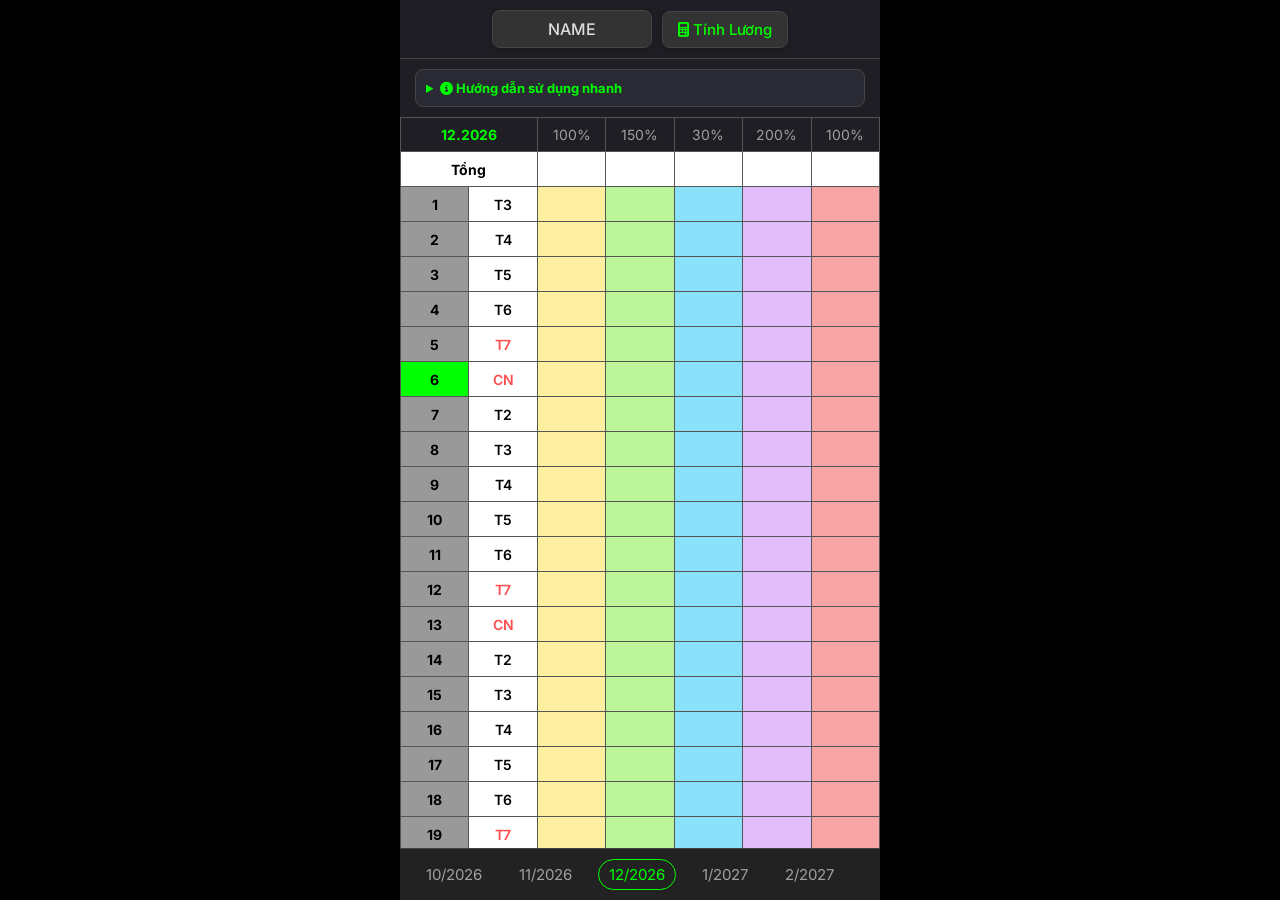
==== index.html @ 34786d7a "first commit" ====
<!DOCTYPE html>
<html lang="vi">

<head>
    <meta charset="UTF-8">
    <meta name="viewport" content="width=device-width, initial-scale=1.0, maximum-scale=1.0, user-scalable=no">
    <title>Chấm Công</title>
    <link href="https://fonts.googleapis.com/css2?family=Inter:wght@400;500;600;700&display=swap" rel="stylesheet">
    <link rel="stylesheet" href="https://cdnjs.cloudflare.com/ajax/libs/font-awesome/6.4.0/css/all.min.css">
    <link rel="stylesheet" href="style.css">
</head>

<body>
    <div class="app-container">
        <!-- HEADER -->
        <header class="app-header">
            <div class="user-selector" style="display: flex; gap: 10px; align-items: center; justify-content: center;">
                <input type="text" class="selector-btn" id="user-name" value="NAME" style="margin: 0;">
                <button id="settings-btn" class="settings-btn"
                    style="margin: 0; background: #333; border: 1px solid #444; border-radius: 8px; padding: 8px 15px; font-size: 15px; font-family: inherit; font-weight: 500; color: #00ff00; cursor: pointer; box-shadow: 0 2px 5px rgba(0,0,0,0.2);"><i
                        class="fa-solid fa-calculator"></i> Tính Lương</button>
            </div>
        </header>

        <!-- HƯỚNG DẪN SỬ DỤNG -->
        <details
            style="margin: 10px 15px; background: #2a2a35; padding: 10px; border-radius: 8px; font-size: 13px; color: #ccc; border: 1px solid #444;">
            <summary style="cursor: pointer; color: #00ff00; font-weight: bold;"><i class="fa-solid fa-circle-info"></i>
                Hướng dẫn sử dụng nhanh</summary>
            <div style="margin-top: 10px; line-height: 1.6;">
                1. <b>Sửa Tên & Cột:</b> Bấm trực tiếp vào chữ "NAME" để đổi tên. Bấm vào các thẻ "100%", "150%" để đổi
                tên loại công.<br>
                2. <b>Nhập dữ liệu:</b> Gõ số giờ làm (VD: 8, 10.5) hoặc số giờ tăng ca (VD: 3, 2.5) vào các ô màu theo
                từng
                ngày.<br>
                3. <b>Tính Lương:</b> Bấm nút <b><i class="fa-solid fa-calculator"></i>Tính Lương</b> để cài đặt
                <i>Lương cơ
                    bản</i> và xem máy tự động tính tổng tiền.
            </div>
        </details>

        <!-- BẢNG CHẤM CÔNG -->
        <div class="table-container">
            <table class="timesheet">
                <thead>
                    <tr class="header-row">
                        <th class="current-month-display" id="display-month" colspan="2">4.2026</th>
                        <th><input type="text" class="header-input" id="col-header-1" value="100%"></th>
                        <th><input type="text" class="header-input" id="col-header-2" value="150%"></th>
                        <th><input type="text" class="header-input" id="col-header-3" value="30%"></th>
                        <th><input type="text" class="header-input" id="col-header-4" value="200%"></th>
                        <th class="col-end"><input type="text" class="header-input" id="col-header-5" value="100%"></th>
                    </tr>
                    <tr class="total-row">
                        <th class="text-center font-bold" colspan="2">Tổng</th>
                        <th class="total-val col-1" id="total-col-1"></th>
                        <th class="total-val col-2" id="total-col-2"></th>
                        <th class="total-val col-3" id="total-col-3"></th>
                        <th class="total-val col-4" id="total-col-4"></th>
                        <th class="total-val col-5 col-end" id="total-col-5"></th>
                    </tr>
                </thead>
                <tbody id="timesheet-body">
                    <!-- Javascript Data -->
                </tbody>
            </table>
        </div>

        <!-- FOOTER NAV -->
        <footer class="app-footer">
            <div class="month-nav" id="month-nav">
                <!-- Javascript Data -->
            </div>
        </footer>
    </div>

    <script src="script.js"></script>
</body>

</html>
---- style.css ----
:root {
    --bg-main: #1e1e24;
    --bg-header: #2a2a35;
    --bg-input-1: #fcef9f; /* Vàng */
    --bg-input-2: #bdf69a; /* Xanh lá */
    --bg-input-3: #8be1fa; /* Xanh lam */
    --bg-input-4: #e1bdf9; /* Tím */
    --bg-input-5: #f9a4a4; /* Đỏ */
    --text-main: #ffffff;
    --text-muted: #a0a0a0;
    --weekend-red: #ff4d4d;
    --border-color: #444;
    --font-main: 'Inter', sans-serif;
}

* {
    box-sizing: border-box;
    margin: 0;
    padding: 0;
    -webkit-tap-highlight-color: transparent;
}

body {
    background-color: #000;
    font-family: var(--font-main);
    color: var(--text-main);
    display: flex;
    justify-content: center;
    align-items: center;
    min-height: 100vh;
}

.app-container {
    width: 100%;
    max-width: 480px; 
    height: 100vh;
    background-color: var(--bg-main);
    display: flex;
    flex-direction: column;
    position: relative;
    box-shadow: 0 0 20px rgba(0,0,0,0.5);
    overflow: hidden;
}

/* HEADER */
.app-header {
    background-color: var(--bg-main);
    padding: 10px 15px;
    border-bottom: 1px solid var(--border-color);
}

.header-top {
    display: flex;
    justify-content: space-between;
    align-items: center;
    margin-bottom: 15px;
}

.hd-badge {
    background-color: #000;
    color: #fff;
    font-weight: 800;
    padding: 2px 8px;
    border-radius: 4px;
    font-size: 14px;
    letter-spacing: 1px;
}

.status-bar {
    display: flex;
    gap: 10px;
    font-size: 12px;
    color: #fff;
}

.user-selector {
    display: flex;
    justify-content: center;
}

.selector-btn {
    background-color: #333;
    color: #dedede;
    padding: 8px 20px;
    border-radius: 8px;
    border: 1px solid #444;
    font-size: 16px;
    font-weight: 500;
    text-align: center;
    width: 160px;
    box-shadow: 0 2px 5px rgba(0,0,0,0.2);
    outline: none;
    font-family: inherit;
}
.selector-btn:focus {
    border-color: #00ff00;
}

/* TABLE */
.table-container {
    flex: 1;
    overflow-y: auto;
    overflow-x: hidden;
}

.timesheet {
    width: 100%;
    border-collapse: collapse;
    table-layout: fixed;
}

.timesheet th, .timesheet td {
    border: 1px solid #555;
    text-align: center;
    vertical-align: middle;
}

/* Headers */
.header-row th {
    background-color: var(--bg-main);
    color: var(--text-muted);
    font-weight: 400;
    font-size: 14px;
    padding: 8px 0;
}

.header-input {
    width: 100%;
    background: transparent;
    border: none;
    color: var(--text-muted);
    text-align: center;
    font-size: 14px;
    font-weight: 400;
    font-family: inherit;
    outline: none;
}
.header-input:focus {
    color: var(--text-main);
}

.current-month-display {
    color: #00ff00 !important;
    font-weight: bold !important;
}

.total-row th {
    background-color: #ffffff;
    color: #000;
    font-size: 14px;
    padding: 5px 0;
    height: 35px;
}

.text-center { text-align: center; }
.font-bold { font-weight: 700; }

/* Body Rows */
.day-row {
    height: 35px;
    background-color: #f5f5f5; /* Mặc định các ô nhập màu sáng */
}

/* Cột thông tin ngày */
.col-date {
    background-color: #999;
    color: #000;
    font-weight: bold;
    width: 35px;
    font-size: 14px;
}
.col-day {
    background-color: #fff;
    color: #000;
    font-weight: 600;
    width: 35px;
    font-size: 14px;
}

/* Các ngày cuối tuần */
.weekend .col-day {
    color: var(--weekend-red);
}

/* Highlight ngày hiện tại */
.current-day .col-date {
    background-color: #00ff00;
    color: #000;
}

/* Input cells */
.input-cell {
    padding: 0;
}
.input-cell input {
    width: 100%;
    height: 100%;
    border: none;
    background: transparent;
    text-align: center;
    font-size: 15px;
    font-weight: 600;
    color: #333;
    outline: none;
    /* Loại bỏ mũi tên spin của số */
    -moz-appearance: textfield;
}
.input-cell input::-webkit-outer-spin-button,
.input-cell input::-webkit-inner-spin-button {
    -webkit-appearance: none;
    margin: 0;
}

/* Màu các cột */
.col-1 { background-color: var(--bg-input-1); }
.col-2 { background-color: var(--bg-input-2); }
.col-3 { background-color: var(--bg-input-3); }
.col-4 { background-color: var(--bg-input-4); }
.col-5 { background-color: var(--bg-input-5); }

/* FOOTER */
.app-footer {
    display: flex;
    justify-content: space-between;
    align-items: center;
    background-color: #222;
    padding: 10px 15px;
    border-top: 1px solid #444;
}

.month-nav {
    display: flex;
    gap: 15px;
    overflow-x: auto;
    white-space: nowrap;
    scrollbar-width: none;
    flex: 1;
}
.month-nav::-webkit-scrollbar {
    display: none;
}

.month-item {
    color: var(--text-muted);
    font-size: 15px;
    cursor: pointer;
    padding: 5px 10px;
    border-radius: 20px;
    border: 1px solid transparent;
}

.month-item.active {
    color: #00ff00;
    border-color: #00ff00;
}

.settings-btn {
    background: none;
    border: none;
    color: var(--text-main);
    font-size: 20px;
    cursor: pointer;
    margin-left: 15px;
}
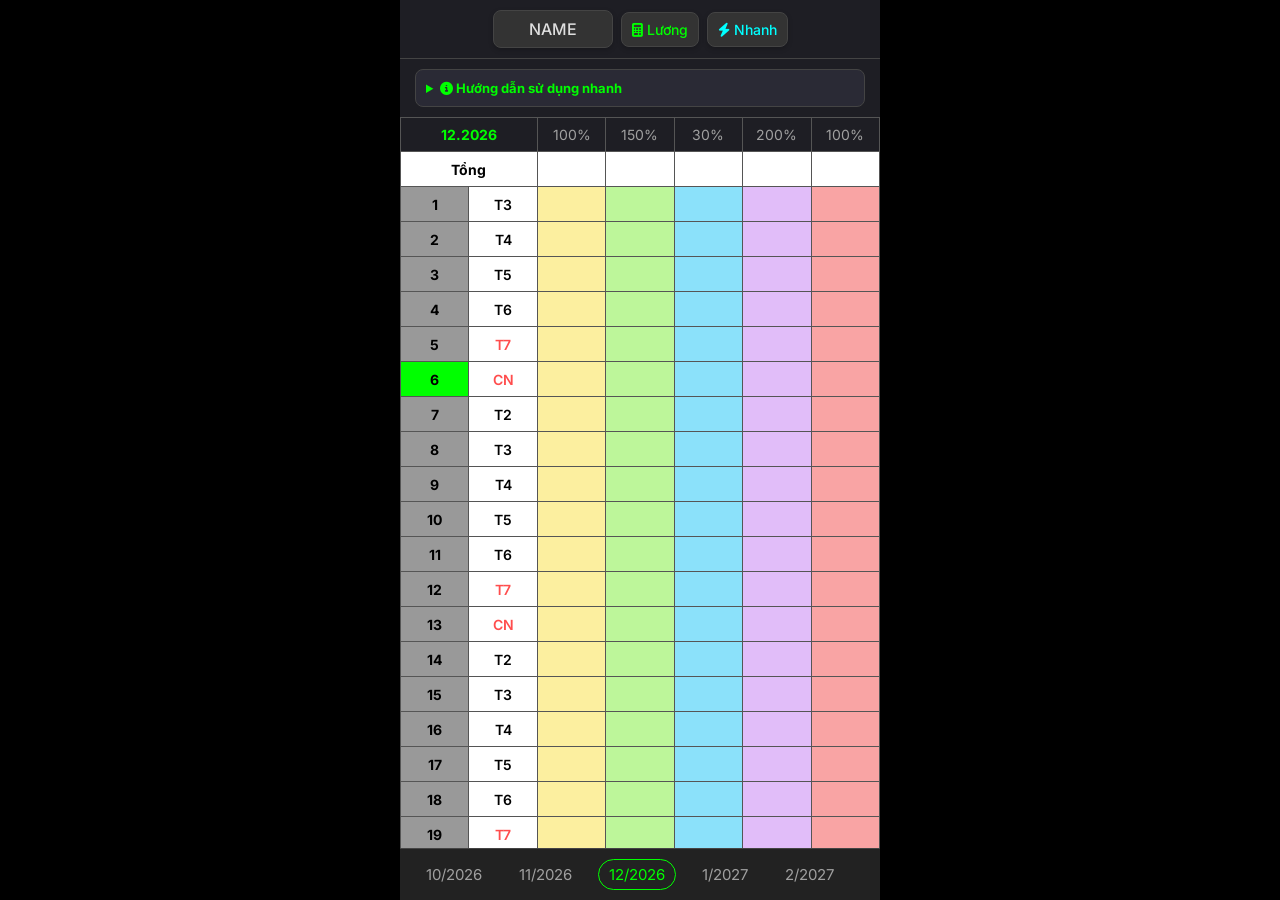
==== commit 59d2ca53: "feat: Add quick timekeeping view" ====
--- a/index.html
+++ b/index.html
@@ -14,11 +14,16 @@
     <div class="app-container">
         <!-- HEADER -->
         <header class="app-header">
-            <div class="user-selector" style="display: flex; gap: 10px; align-items: center; justify-content: center;">
-                <input type="text" class="selector-btn" id="user-name" value="NAME" style="margin: 0;">
+            <div class="user-selector" style="display: flex; gap: 8px; align-items: center; justify-content: center; flex-wrap: wrap;">
+                <input type="text" class="selector-btn" id="user-name" value="NAME" style="margin: 0; width: 120px;">
                 <button id="settings-btn" class="settings-btn"
-                    style="margin: 0; background: #333; border: 1px solid #444; border-radius: 8px; padding: 8px 15px; font-size: 15px; font-family: inherit; font-weight: 500; color: #00ff00; cursor: pointer; box-shadow: 0 2px 5px rgba(0,0,0,0.2);"><i
-                        class="fa-solid fa-calculator"></i> Tính Lương</button>
+                    style="margin: 0; background: #333; border: 1px solid #444; border-radius: 8px; padding: 8px 10px; font-size: 14px; font-family: inherit; font-weight: 500; color: #00ff00; cursor: pointer; box-shadow: 0 2px 5px rgba(0,0,0,0.2);"><i
+                        class="fa-solid fa-calculator"></i> Lương</button>
+                <a href="quick.html" style="text-decoration: none;">
+                    <button id="quick-btn" class="settings-btn"
+                        style="margin: 0; background: #333; border: 1px solid #444; border-radius: 8px; padding: 8px 10px; font-size: 14px; font-family: inherit; font-weight: 500; color: #00ffff; cursor: pointer; box-shadow: 0 2px 5px rgba(0,0,0,0.2);"><i
+                            class="fa-solid fa-bolt"></i> Nhanh</button>
+                </a>
             </div>
         </header>
 
